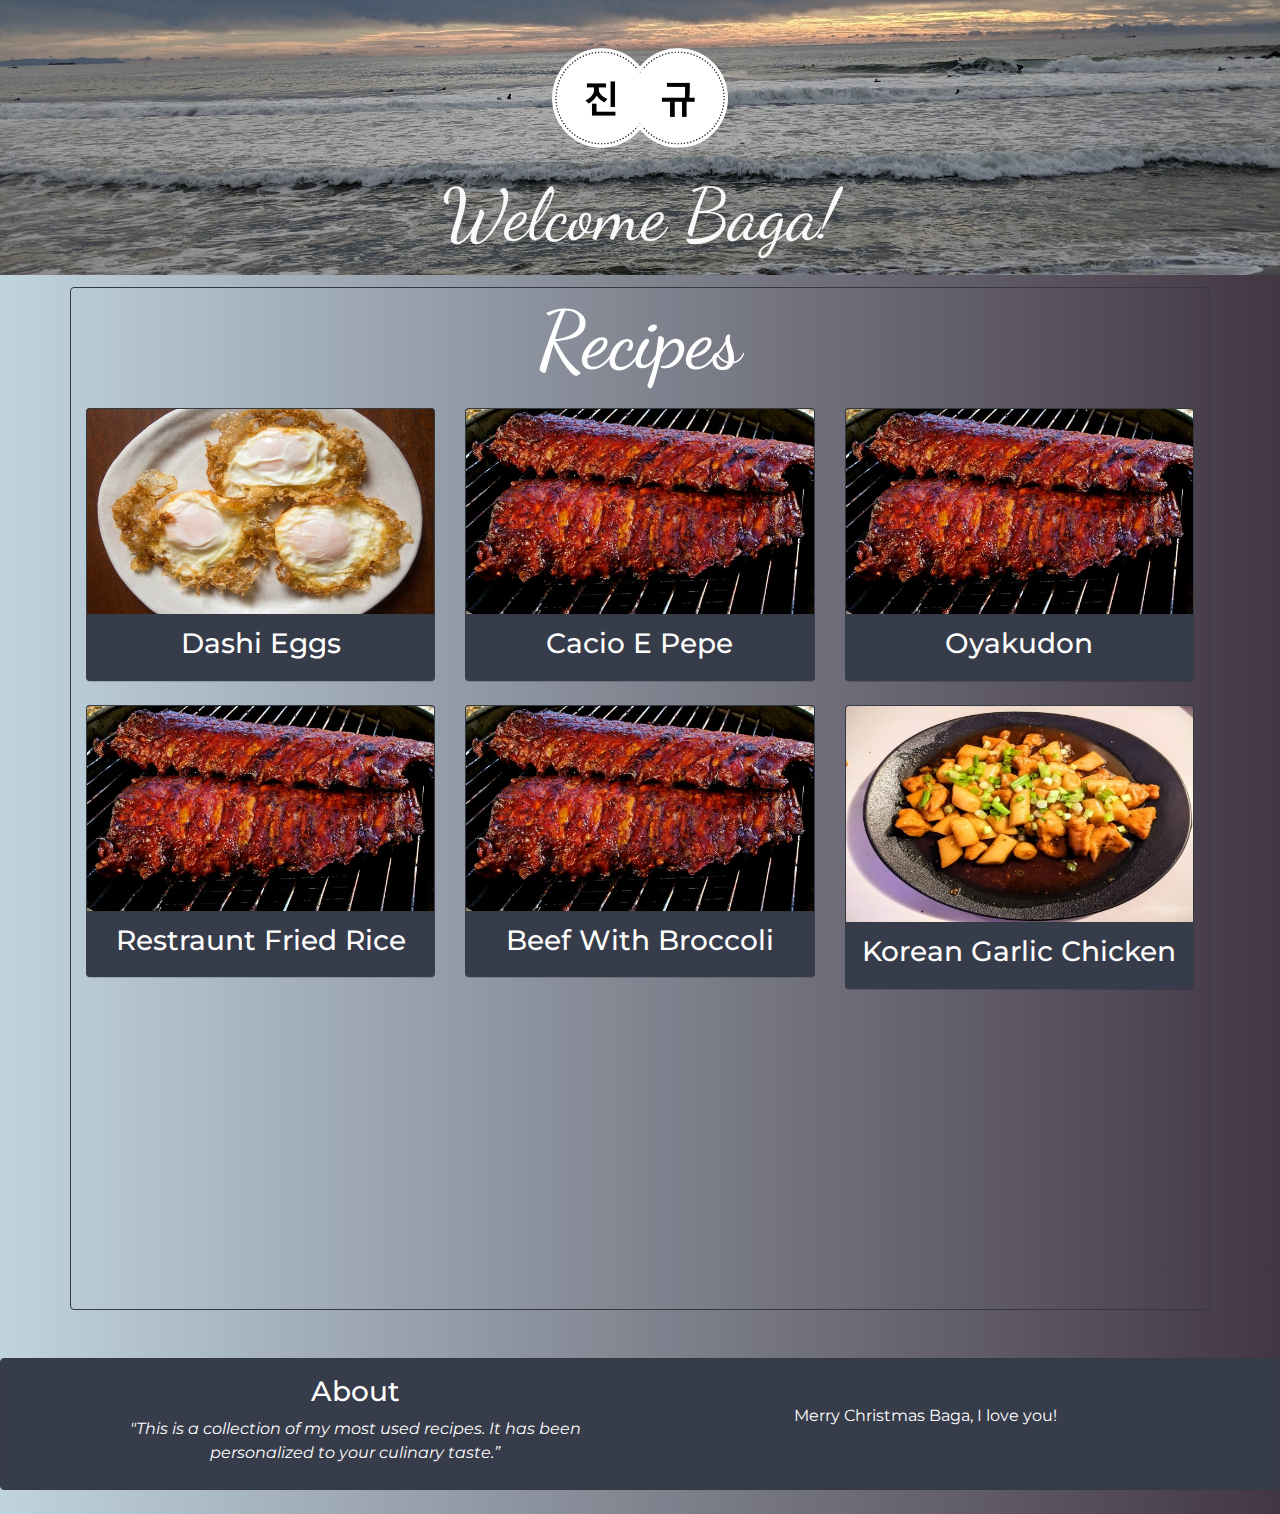
==== index.html @ bb822579 "Updated Repo" ====
<!DOCTYPE html>
<html lang="en">

<head>
  <!-- Basic meta info
  ==================== -->
  <meta charset="utf-8" />
  <meta http-equiv="X-UA-Compatible" content="IE=edge" />
  <meta name="viewport" content="width=device-width, initial-scale=1" />
  <title>진규's Recipe Book</title>

  <!-- Favicon
  ============ -->
  <link rel="apple-touch-icon" sizes="57x57" href="images/favicon/apple-icon-57x57.png" />
  <link rel="apple-touch-icon" sizes="60x60" href="images/favicon/apple-icon-60x60.png" />
  <link rel="apple-touch-icon" sizes="72x72" href="images/favicon/apple-icon-72x72.png" />
  <link rel="apple-touch-icon" sizes="76x76" href="images/favicon/apple-icon-76x76.png" />
  <link rel="apple-touch-icon" sizes="114x114" href="images/favicon/apple-icon-114x114.png" />
  <link rel="apple-touch-icon" sizes="120x120" href="images/favicon/apple-icon-120x120.png" />
  <link rel="apple-touch-icon" sizes="144x144" href="images/favicon/apple-icon-144x144.png" />
  <link rel="apple-touch-icon" sizes="152x152" href="images/favicon/apple-icon-152x152.png" />
  <link rel="apple-touch-icon" sizes="180x180" href="images/favicon/apple-icon-180x180.png" />
  <link rel="icon" type="image/png" sizes="192x192" href="images/favicon/android-icon-192x192.png" />
  <link rel="icon" type="image/png" sizes="16x16" href="images/favicon/favicon-16x16.png" />
  <link rel="icon" type="image/png" sizes="32x32" href="images/favicon/favicon-32x32.png" />
  <link rel="icon" type="image/png" sizes="96x96" href="images/favicon/favicon-96x96.png" />

  <!-- CSS files
  ============== -->
  <link rel="stylesheet" type="text/css" href="css/reset.css" />
  <link rel="stylesheet" type="text/css" href="css/bootstrap.min.css" />
  <link rel="stylesheet" type="text/css" href="css/font-awesome.min.css" />
  <link rel="stylesheet" type="text/css" href="css/animate.min.css" />
  <link rel="stylesheet" type="text/css" href="css/styles.css" />

  <!-- Modernizr file
  =================== -->
  <script charset="utf-8" type="text/javascript " src="js/modernizr.custom.js"></script>

</head>

<body>

  <!-- Splash Screen
  ================== -->
  <div id="splash"></div>

  <!-- Website Logo
  ================= -->
  <section id="logo">
    <div class="container text-center wow pulse">
      <img src="images/logo-white.png" alt="logo"/>
      <br />
      <h1 class="mb-2">Welcome Baga!</h1>
    </div>
  </section>

  <!-- Recipes Items
  ================== -->
  <section id="items">
    <div class="border border-dark rounded container">
      <div class="row">
        <div class="col-12">
          <h2 class="mt-1 mb-10 d-flex justify-content-center">Recipes</h2>
        </div>
      </div>
      <div class="row">
        <!-- First recipe item -->
        <div class="col-lg-4 col-md-6 col-sm-12 wow fadeIn">
          <div class="rounded recipe-item text-center">
            <a href="dashieggs.html">
              <img src="images/dashieggs.jpg" alt="egg" class="rounded-top border border-dark" />
            </a>
            <br />
            <h3>Dashi Eggs</h3>
          </div>
        </div>
        <!-- Second recipe item -->
        <div class="col-lg-4 col-md-6 col-sm-12 wow fadeIn">
          <div class="rounded recipe-item text-center">
            <a href="cacioepepe.html">
              <img src="images/bbq-pork-ribs.jpg" alt="bbq-pork-ribs" class="rounded-top border border-dark" />
            </a>
            <br />
            <h3>Cacio E Pepe</h3>
          </div>
        </div>
        <!-- Third recipe item -->
        <div class="col-lg-4 col-md-6 col-sm-12 wow fadeIn">
          <div class="rounded recipe-item text-center">
            <a href="oyakudon.html">
              <img src="images/bbq-pork-ribs.jpg" alt="bbq-pork-ribs" class="rounded-top border border-dark" />
            </a>
            <br />
            <h3>Oyakudon</h3>
          </div>
        </div>
        <!-- Fourth recipe item -->
        <div class="col-lg-4 col-md-6 col-sm-12 wow fadeIn">
          <div class="rounded recipe-item text-center">
            <a href="friedrice.html">
              <img src="images/bbq-pork-ribs.jpg" alt="bbq-pork-ribs" class="rounded-top border border-dark" />
            </a>
            <br />
            <h3>Restraunt Fried Rice</h3>
          </div>
        </div>
        <!-- Fifth recipe item -->
        <div class="col-lg-4 col-md-6 col-sm-12 wow fadeIn">
          <div class="rounded recipe-item text-center">
            <a href="beefwithbroccoli.html">
              <img src="images/bbq-pork-ribs.jpg" alt="bbq-pork-ribs" class="rounded-top border border-dark" />
            </a>
            <br />
            <h3>Beef With Broccoli</h3>
          </div>
        </div>
        <!-- Sixth recipe item -->
        <div class="col-lg-4 col-md-6 col-sm-12 wow fadeIn">
          <div class="rounded recipe-item text-center">
            <a href="garlicchicken.html">
              <img src="images/garlicchicken.jpg" alt="chicken" class="rounded-top border border-dark" />
            </a>
            <br />
            <h3>Korean Garlic Chicken</h3>
          </div>
        </div>
        <!-- Seventh recipe item -->
        <div class="col-lg-4 col-md-6 col-sm-12 wow fadeIn">
          <div class="rounded recipe-item text-center">
            <a href="chorizopan.html">
              <img src="images/bbq-pork-ribs.jpg" alt="bbq-pork-ribs" class="rounded-top border border-dark" />
            </a>
            <br />
            <h3>Chorizo Melt Panini</h3>
          </div>
        </div>
        <!-- Eight recipe item -->
        <div class="col-lg-4 col-md-6 col-sm-12 wow fadeIn">
          <div class="rounded recipe-item text-center">
            <a href="cornsoup.html">
              <img src="images/bbq-pork-ribs.jpg" alt="bbq-pork-ribs" class="rounded-top border border-dark" />
            </a>
            <br />
            <h3>Corn Soup</h3>
          </div>
        </div>
        <!-- Ninth recipe item -->
        <div class="col-lg-4 col-md-6 col-sm-12 wow fadeIn">
          <div class="rounded recipe-item text-center">
            <a href="turkeysmash.html">
              <img src="images/bbq-pork-ribs.jpg" alt="bbq-pork-ribs" class="rounded-top border border-dark" />
            </a>
            <br />
            <h3>Smash Burgers</h3>
          </div>
        </div>
      </div>
    </div>
  </section>

  <!-- Website Footer
  =================== -->
  <footer class="border border-dark rounded">
    <div class="container">
      <div class="row">
        <!-- About -->
        <div class="col-md-6 col-sm-12 text-center">
          <h3 class="border-b mt-3">About</h3>
          <div class="mt-2 footer-about">
            "This is a collection of my most used recipes. It has been personalized to your culinary taste.”
          </div>
        </div>
        <!-- Author -->
        <div class="mb-3 col-md-6 col-sm-12 text-center">
          <div class="footer-author">
            Merry Christmas Baga, I love you!
          </div>
        </div>
      </div>
    </div>
  </footer>

  <!-- JavaScript files
  ===================== -->
  <script charset="utf-8" src="js/jquery-3.3.1.min.js"></script>
  <script charset="utf-8" src="js/bootstrap.min.js"></script>
  <script charset="utf-8" src="js/wow.min.js"></script>
  <script charset="utf-8" src="js/scripts.js"></script>
</body>

</html>
---- css/styles.css ----
/*
** Fonts
** -----------------------------------------------------------------------------
*/

@import url('https://fonts.googleapis.com/css?family=Montserrat');
@import url('https://fonts.googleapis.com/css?family=Dancing+Script');
@font-face {
   font-family: 'Quirlycues';
   src: url(../fonts/Quirlycues.ttf);
}

/*
** Base html
** -----------------------------------------------------------------------------
*/

body {
  background-image: linear-gradient(to right, rgb(192, 212, 222), rgb(66, 54, 67));
  color: #666;
  font-size: 16px;
  font-family: 'Montserrat', sans-serif;
  font-weight: 400;
  line-height: 1.50;
  overflow-x: hidden;
}
ol, ul {
  list-style: none;
}
blockquote, q {
  quotes: none;
}
blockquote:before,
blockquote:after,
q:before,
q:after {
  content: '';
  content: none;
}
table {
  border-collapse: collapse;
  border-spacing: 0;
}
.vertical-align {
  display: flex;
  align-items: center;
}

/*
** Splash Screen
** -----------------------------------------------------------------------------
*/

#splash {
  position: fixed;
  top: 0;
  left: 0;
  width: 100%;
  height: 100%;
  background: #fff;
  z-index: 42;
}

/*
** Website Logo
** -----------------------------------------------------------------------------
*/

#logo {
  width: 100%;
  min-height: 275px;
  margin-left: auto;
  margin-right: auto;
  background-size: cover;
  background-position: center;
  background-repeat: no-repeat;
  background-image:
    url("../images/kitchen-banner.jpg");
}
#logo img {
  height: 100px;
  width: auto;
  margin-top: 48px;
}
#logo h1 {
  font-family: 'Dancing Script';
  font-size: 72px;
  font-weight: normal;
  padding-top: 24px;
  color: #f9f9f9;
}

/*
** Recipes Categories
** -----------------------------------------------------------------------------
*/

#categories {
  background-color: #f9f9f9;
  padding-top: 12px;
  padding-bottom: 24px;
}
#categories h2 {
  color: #333;
  font-family: 'Dancing Script';
  font-size: 2em;
  margin-bottom: 12px;
}
.category-item {
  border: 2px;
  border-color: #ff58df;
  border-radius: 2.5px;
  border-style: solid !important;
  background-color: #a44c9f;
  color: #f9f9f9;
  font-weight: bold;
  margin-top: 6px;
}
.category-item i {
  padding-top: 6px;
  padding-bottom: 3px;
}
.show-all {
  margin-top: 12px;
}

/*
** Recipes Items
** -----------------------------------------------------------------------------
*/

#items {
  background-image: linear-gradient(to right, rgb(192, 212, 222), rgb(66, 54, 67));
  padding-top: 12px;
  padding-bottom: 24px;
}
#items h2 {
  color: white;
  font-family: 'Dancing Script';
  font-size: 5em;
  margin-bottom: 20px;
}
#items h3 {
  margin-top: 12px;
  color: white;
}
.recipe-item {
  margin-bottom: 24px;
  padding-bottom: 12px;
  background-color: #373C4A;
  -webkit-box-shadow: 0 1px 0 rgba(0,0,0,.15);
  -moz-box-shadow: 0 1px 0 rgba(0,0,0,.15);
  box-shadow: 0 1px 0 rgba(0,0,0,.15);
}
.recipe-item img {
  width: 100%;
  height: auto;
}

/*
** Recipe Section
** -----------------------------------------------------------------------------
*/

#recipe {
  background-image: linear-gradient(to right, rgb(192, 212, 222), rgb(66, 54, 67));
  padding-top: 12px;
  color: white;
  padding-bottom: 24px;
}
#recipe h2 {
  color: #333;
  font-family: 'Dancing Script', cursive;
  font-size: 2em;
  margin-bottom: 24px;
  margin-top: 12px;
}
#recipe h3 {
  background-color: #373C4A;
  margin-top: 24px;
}
.recipe-picture {
  max-width: 100%;
  height: auto;
  margin-bottom: 24px;
  margin-top: 6px;
  -webkit-box-shadow:
    0px 0px 0px 2px rgba(0,0,0,0.6),
    0px 0px 0px 14px #fff,
    0px 0px 0px 18px rgba(0,0,0,0.2),
    6px 6px 8px 17px #555;
  -moz-box-shadow:
    0px 0px 0px 2px rgba(0,0,0,0.6),
    0px 0px 0px 14px #fff,
    0px 0px 0px 18px rgba(0,0,0,0.2),
    6px 6px 8px 17px #555;
  box-shadow:
    0px 0px 0px 2px rgba(0,0,0,0.6),
    0px 0px 0px 14px #fff,
    0px 0px 0px 18px rgba(0,0,0,0.2),
    6px 6px 8px 17px #555;
}
.recipe-info .row {
  margin-top: 12px;
  padding-top: 6px;
  padding-bottom: 6px;
  background-color: #373C4A;
  -webkit-box-shadow: 0 1px 0 rgba(0,0,0,.15);
  -moz-box-shadow: 0 1px 0 rgba(0,0,0,.15);
  box-shadow: 0 1px 0 rgba(0,0,0,.15);
}
.recipe-info i {
  color: white;
}
.recipe-ingredients {
  background-color: #373C4A;
  margin-top: 24px;
}
.ingredients-list dl {
  display: inline-block;
  width: 100%;
  padding: 0;
  margin: 0;
  overflow: hidden;
}
.ingredients-list dt {
  width: 15%;
  float: left;
  margin: 0 0 8px;
  padding: 0 10px;
  font-size: 13px;
  line-height: 37px;
  background: #262B39;
  -webkit-box-shadow: 0 1px 0 rgba(0,0,0,.15);
  -moz-box-shadow: 0 1px 0 rgba(0,0,0,.15);
  box-shadow: 0 1px 0 rgba(0,0,0,.15);
}
.ingredients-list dd {
  width: 85%;
  float: left;
  margin: 0 0 8px;
  padding: 0 15px;
  font-size: 13px;
  line-height: 37px;
  font-weight: 600;
  background: #373C4A;
  color: #f9f9f9;
  -webkit-box-shadow: 0 1px 0 rgba(0,0,0,.15);
  -moz-box-shadow: 0 1px 0 rgba(0,0,0,.15);
  box-shadow: 0 1px 0 rgba(0,0,0,.15);
}
.recipe-directions ol {
    counter-reset: li;
    list-style: none;
    padding: 0;
    margin-bottom: 4em;
    text-shadow: 0 1px 0 rgba(255,255,255,.5);
}
.recipe-directions ol ol {
    margin: 0 0 0 2em;
}
.recipe-directions li {
    position: relative;
    display: block;
    padding: .4em .4em .4em .8em;
    *padding: .4em;
    margin: .5em 0 .5em 2.5em;
    background: #373C4A;
    color: white;
    text-decoration: none;
    transition: all .3s ease-out;
    -webkit-box-shadow: 0 1px 0 rgba(0,0,0,.15);
    -moz-box-shadow: 0 1px 0 rgba(0,0,0,.15);
    box-shadow: 0 1px 0 rgba(0,0,0,.15);
}
.recipe-directions li:hover{
    background: #262B39;
}
.recipe-directions li:before{
    content: counter(li);
    counter-increment: li;
    position: absolute;
    left: -2.5em;
    top: 50%;
    margin-top: -1em;
    background: #262B39;
    height: 2em;
    width: 2em;
    line-height: 2em;
    text-align: center;
    font-weight: bold;
    color: #f9f9f9;
}
.recipe-directions li:after{
    position: absolute;
    content: '';
    border: .5em solid transparent;
    left: -1em;
    top: 50%;
    margin-top: -.5em;
    transition: all .3s ease-out;
}
.recipe-directions li:hover:after{
    left: -.5em;
    border-left-color: #262B39;
}

/*
** Website Footer
** -----------------------------------------------------------------------------
*/

footer {
  background-color: #373C4A;
  color: white;
  margin-bottom: 24px;
  margin-top: 24px;
}
.footer-about {
  margin-bottom: 24px;
  font-style: italic;
  font-color: black;
}
.footer-author {
  margin: 0;
  position: absolute;
  top: 50%;
  left: 50%;
  margin-right: -50%;
  transform: translate(-50%, -50%)
}
.footer-author a {
  color: black;
  font-weight: bold;
}
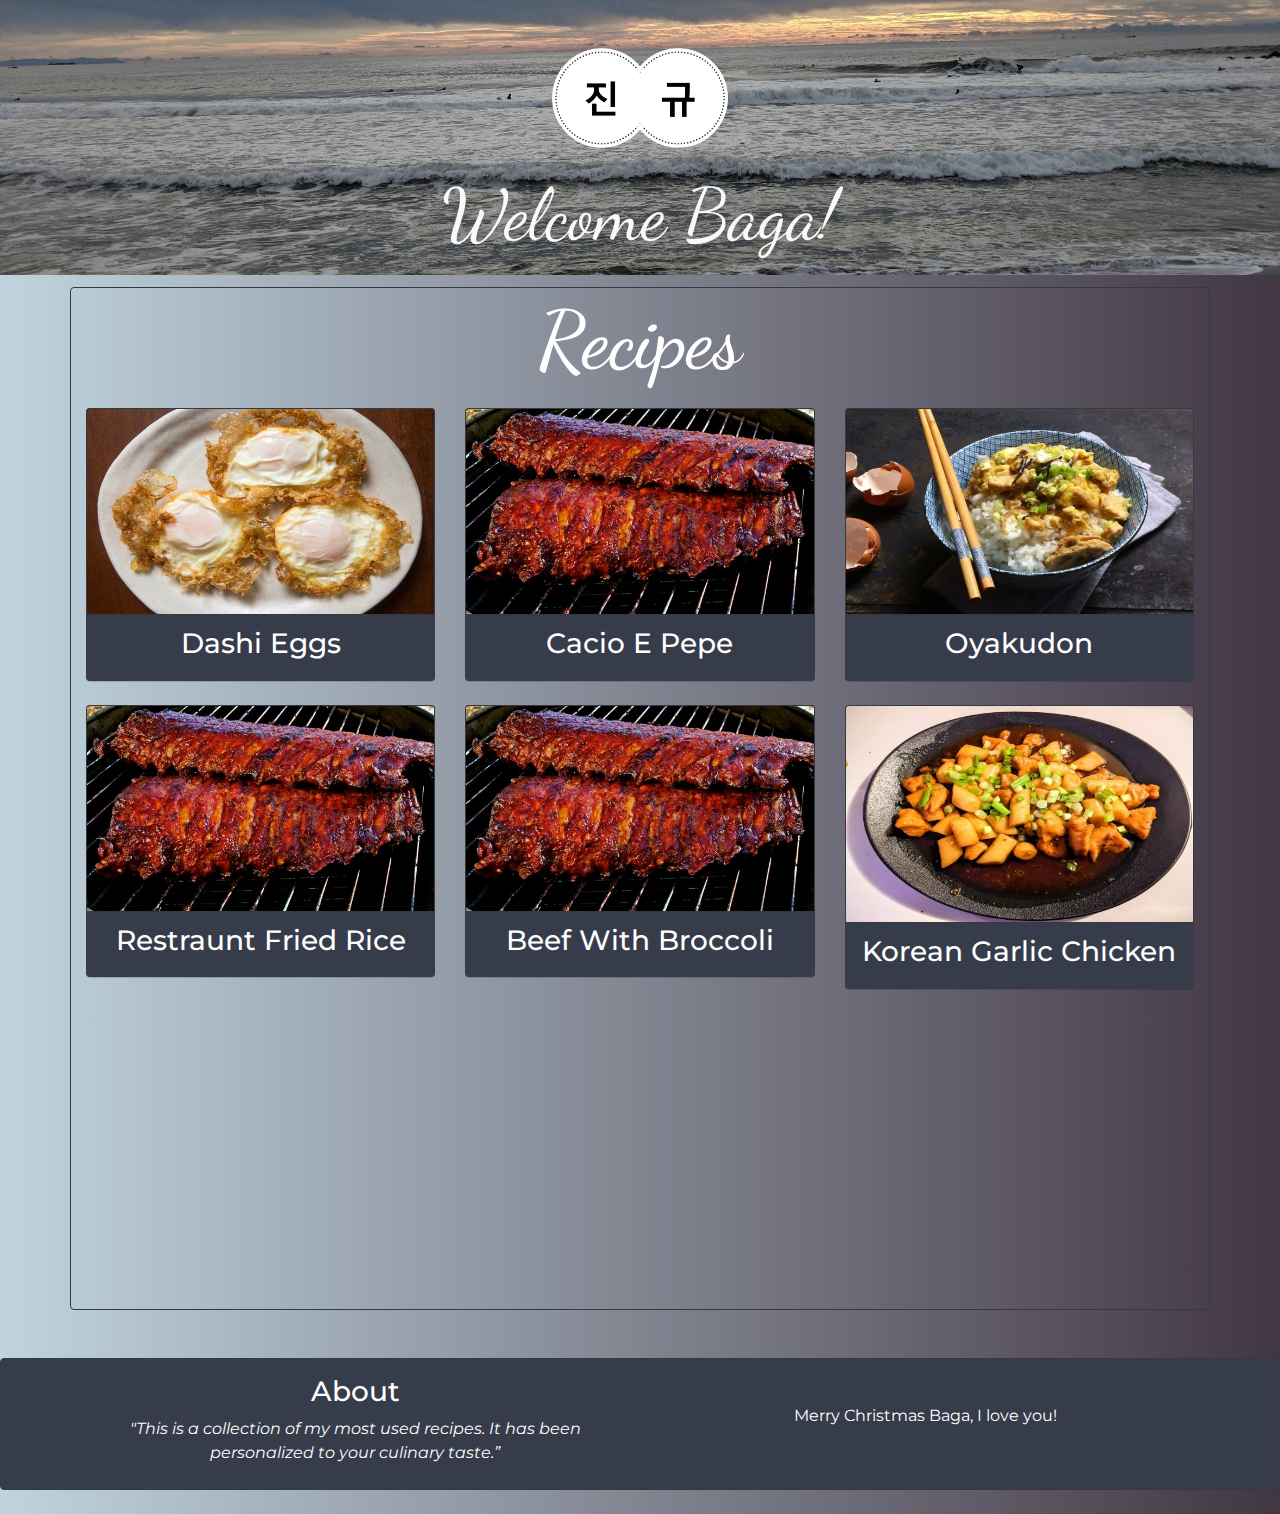
==== commit 4b316706: "Updated Recipes" ====
--- a/index.html
+++ b/index.html
@@ -89,7 +89,7 @@
         <div class="col-lg-4 col-md-6 col-sm-12 wow fadeIn">
           <div class="rounded recipe-item text-center">
             <a href="oyakudon.html">
-              <img src="images/bbq-pork-ribs.jpg" alt="bbq-pork-ribs" class="rounded-top border border-dark" />
+              <img src="images/Oyakodon.jpg" alt="Oyakodon" class="rounded-top border border-dark" />
             </a>
             <br />
             <h3>Oyakudon</h3>
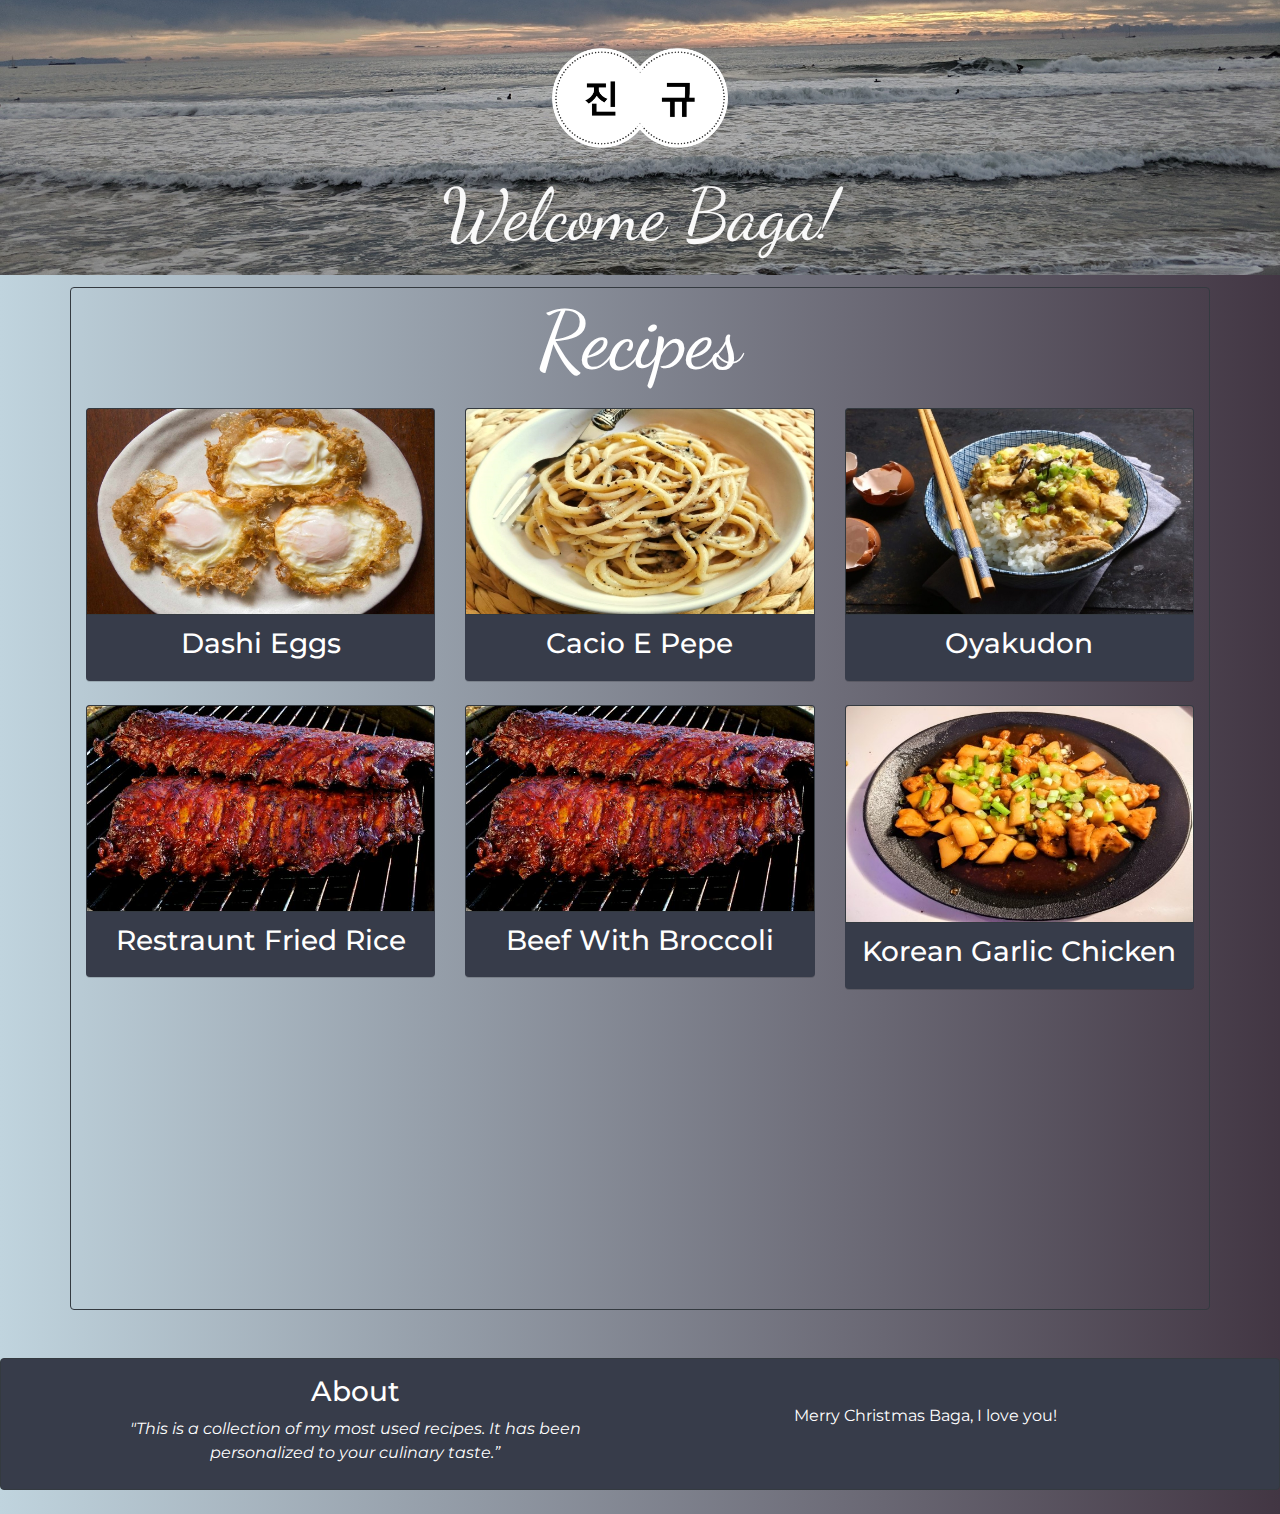
==== commit af45d277: "Updated Pasta" ====
--- a/index.html
+++ b/index.html
@@ -79,7 +79,7 @@
         <div class="col-lg-4 col-md-6 col-sm-12 wow fadeIn">
           <div class="rounded recipe-item text-center">
             <a href="cacioepepe.html">
-              <img src="images/bbq-pork-ribs.jpg" alt="bbq-pork-ribs" class="rounded-top border border-dark" />
+              <img src="images/cacioepepe.jpg" alt="cacioepepe" class="rounded-top border border-dark" />
             </a>
             <br />
             <h3>Cacio E Pepe</h3>
@@ -129,10 +129,10 @@
         <div class="col-lg-4 col-md-6 col-sm-12 wow fadeIn">
           <div class="rounded recipe-item text-center">
             <a href="chorizopan.html">
-              <img src="images/bbq-pork-ribs.jpg" alt="bbq-pork-ribs" class="rounded-top border border-dark" />
+              <img src="images/chorizopan.jpg" alt="chorizopan" class="rounded-top border border-dark" />
             </a>
             <br />
-            <h3>Chorizo Melt Panini</h3>
+            <h3>Chorizo Melt Sandwhich</h3>
           </div>
         </div>
         <!-- Eight recipe item -->
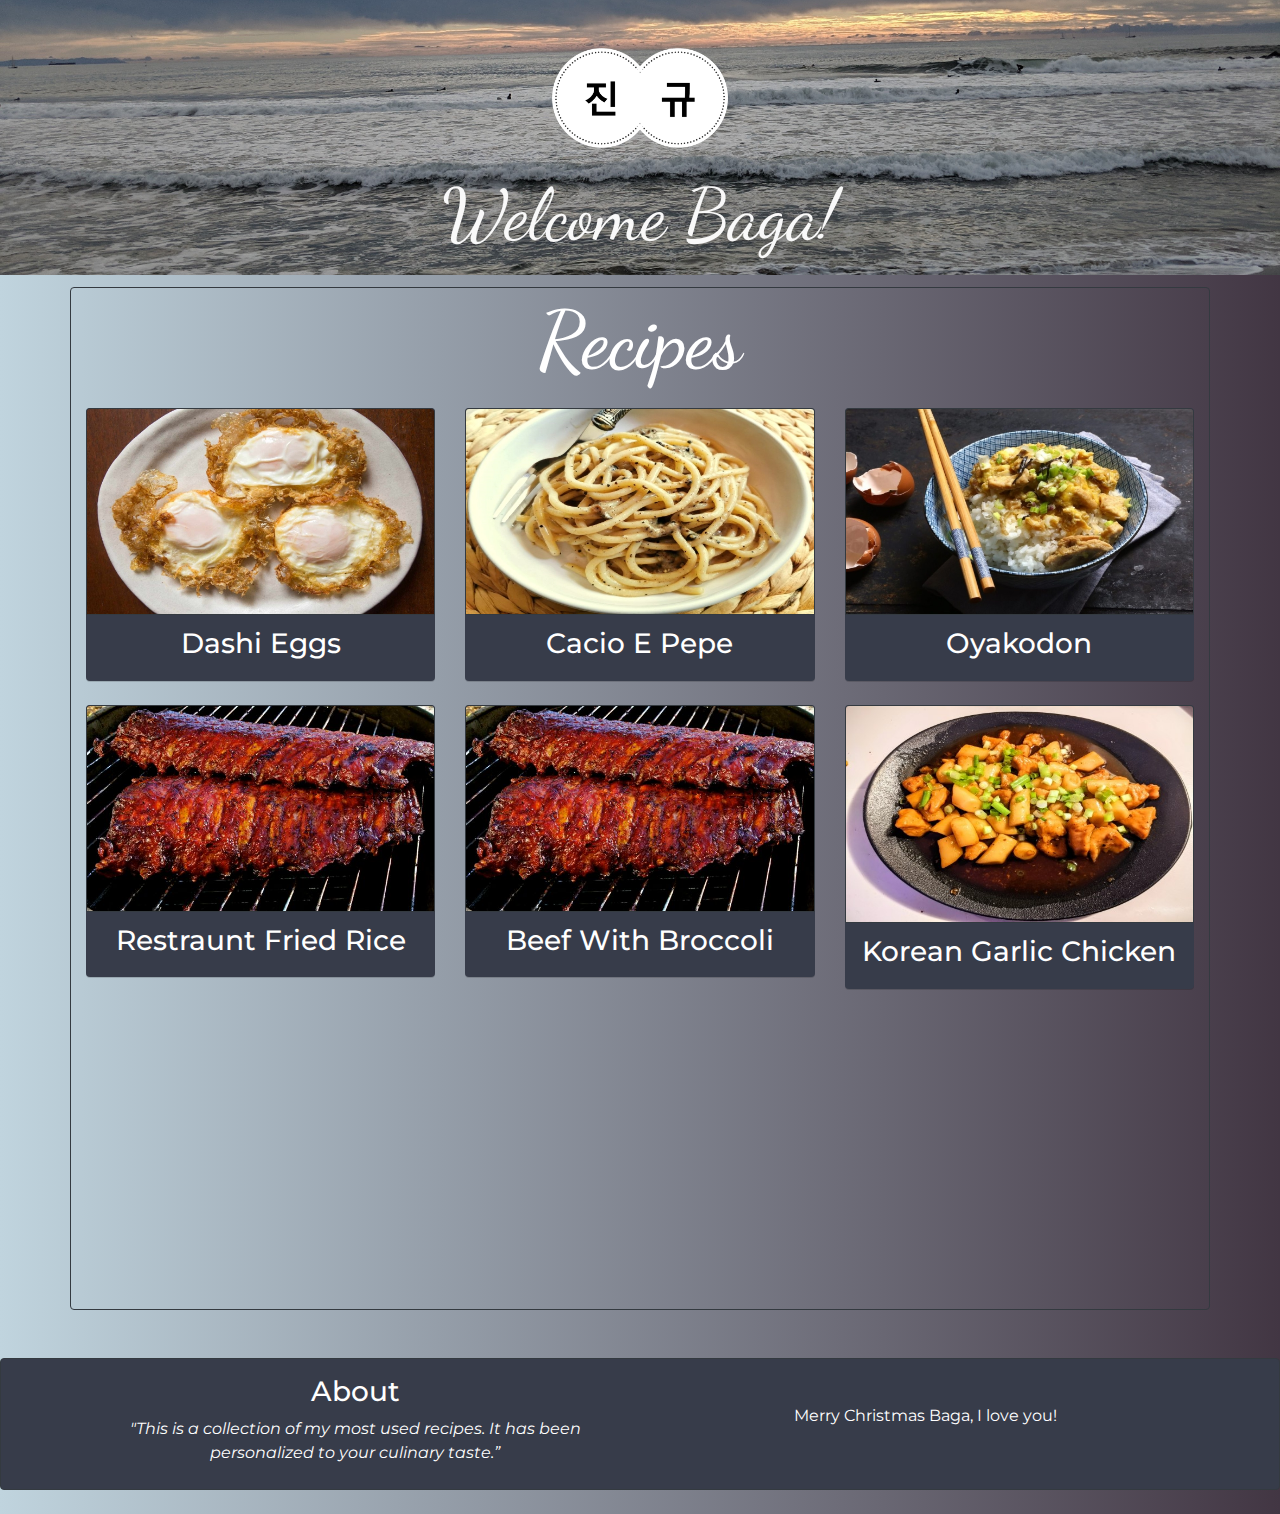
==== commit 0b324191: "Fixed Typo" ====
--- a/index.html
+++ b/index.html
@@ -88,11 +88,11 @@
         <!-- Third recipe item -->
         <div class="col-lg-4 col-md-6 col-sm-12 wow fadeIn">
           <div class="rounded recipe-item text-center">
-            <a href="oyakudon.html">
+            <a href="oyakodon.html">
               <img src="images/Oyakodon.jpg" alt="Oyakodon" class="rounded-top border border-dark" />
             </a>
             <br />
-            <h3>Oyakudon</h3>
+            <h3>Oyakodon</h3>
           </div>
         </div>
         <!-- Fourth recipe item -->
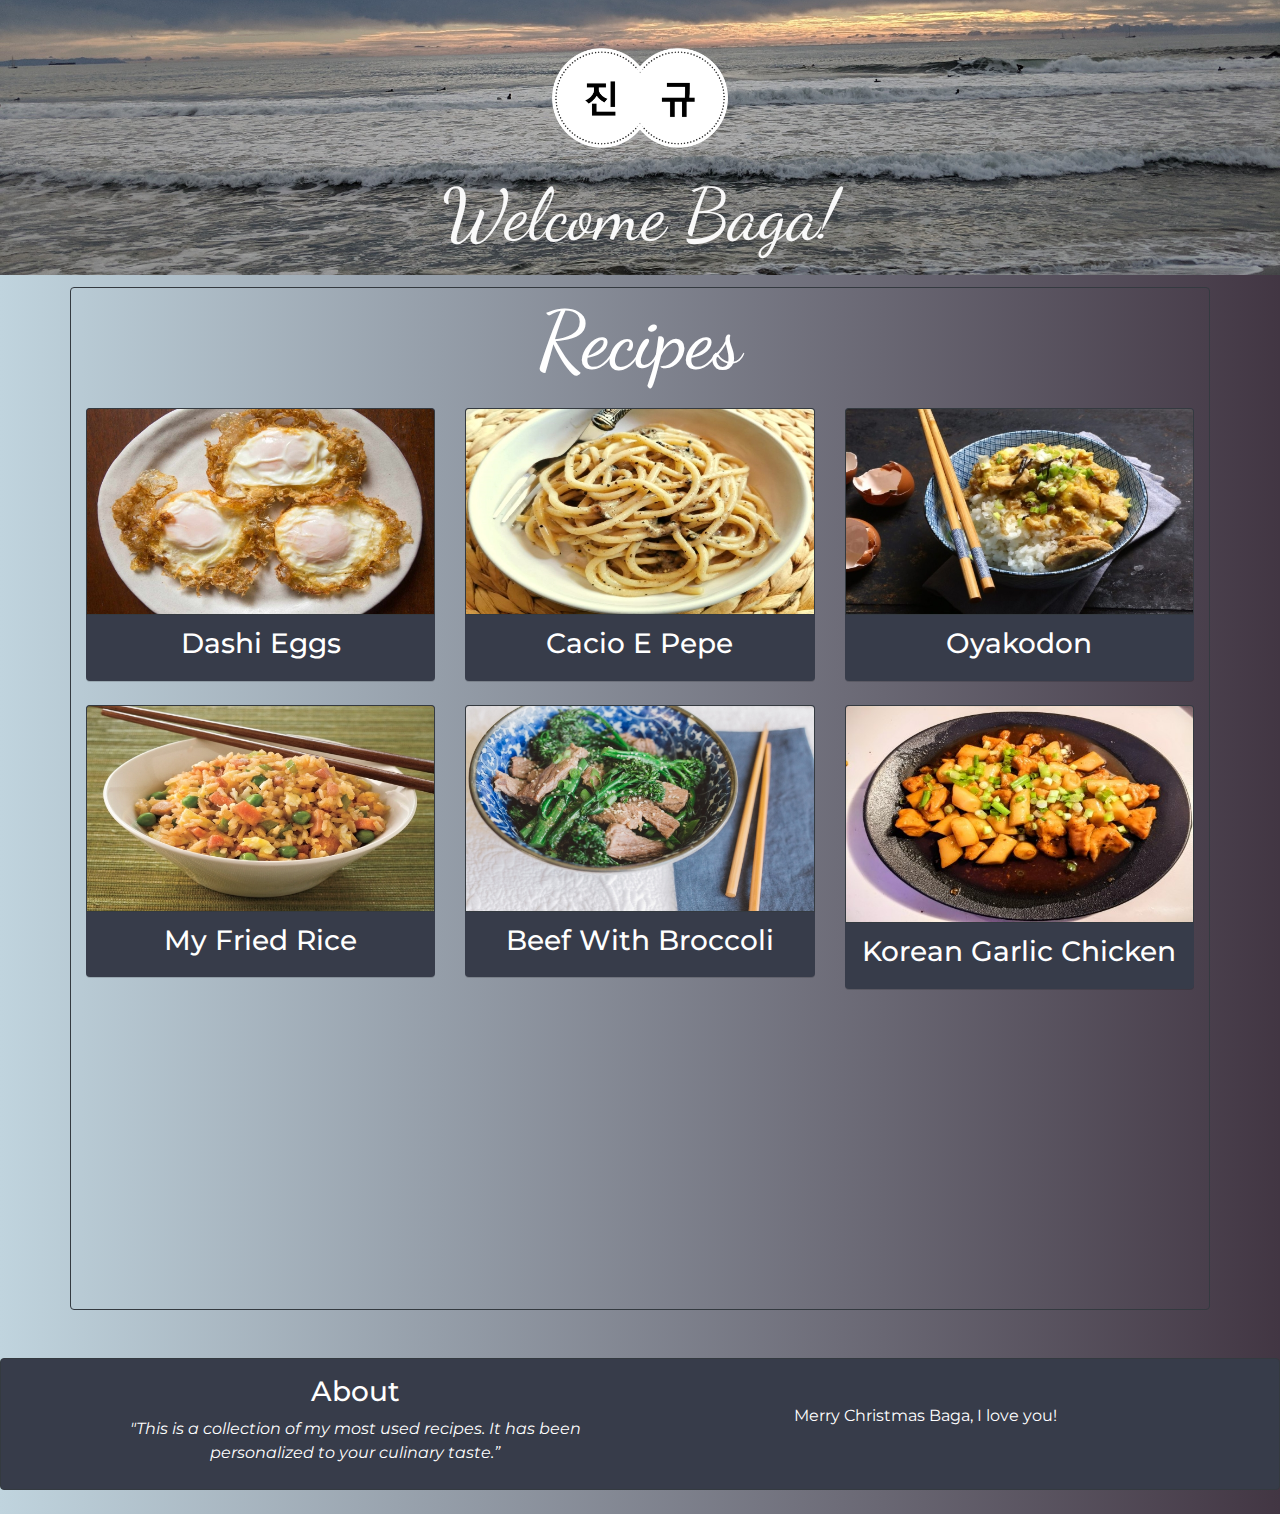
==== commit 2e2ea8f6: "Updated Recipes" ====
--- a/index.html
+++ b/index.html
@@ -99,17 +99,17 @@
         <div class="col-lg-4 col-md-6 col-sm-12 wow fadeIn">
           <div class="rounded recipe-item text-center">
             <a href="friedrice.html">
-              <img src="images/bbq-pork-ribs.jpg" alt="bbq-pork-ribs" class="rounded-top border border-dark" />
+              <img src="images/rice.jpg" alt="rice" class="rounded-top border border-dark" />
             </a>
             <br />
-            <h3>Restraunt Fried Rice</h3>
+            <h3>My Fried Rice</h3>
           </div>
         </div>
         <!-- Fifth recipe item -->
         <div class="col-lg-4 col-md-6 col-sm-12 wow fadeIn">
           <div class="rounded recipe-item text-center">
             <a href="beefwithbroccoli.html">
-              <img src="images/bbq-pork-ribs.jpg" alt="bbq-pork-ribs" class="rounded-top border border-dark" />
+              <img src="images/beefwithbroc.jpeg" alt="beef" class="rounded-top border border-dark" />
             </a>
             <br />
             <h3>Beef With Broccoli</h3>
@@ -138,21 +138,21 @@
         <!-- Eight recipe item -->
         <div class="col-lg-4 col-md-6 col-sm-12 wow fadeIn">
           <div class="rounded recipe-item text-center">
-            <a href="cornsoup.html">
-              <img src="images/bbq-pork-ribs.jpg" alt="bbq-pork-ribs" class="rounded-top border border-dark" />
+            <a href="beefpho.html">
+              <img src="images/pho.jpg" alt="pho" class="rounded-top border border-dark" />
             </a>
             <br />
-            <h3>Corn Soup</h3>
+            <h3>Beef Pho</h3>
           </div>
         </div>
         <!-- Ninth recipe item -->
         <div class="col-lg-4 col-md-6 col-sm-12 wow fadeIn">
           <div class="rounded recipe-item text-center">
-            <a href="turkeysmash.html">
-              <img src="images/bbq-pork-ribs.jpg" alt="bbq-pork-ribs" class="rounded-top border border-dark" />
+            <a href="mushroomsoup.html">
+              <img src="images/mushroomsoup.jpg" alt="Soup" class="rounded-top border border-dark" />
             </a>
             <br />
-            <h3>Smash Burgers</h3>
+            <h3>Mushroom Soup</h3>
           </div>
         </div>
       </div>
